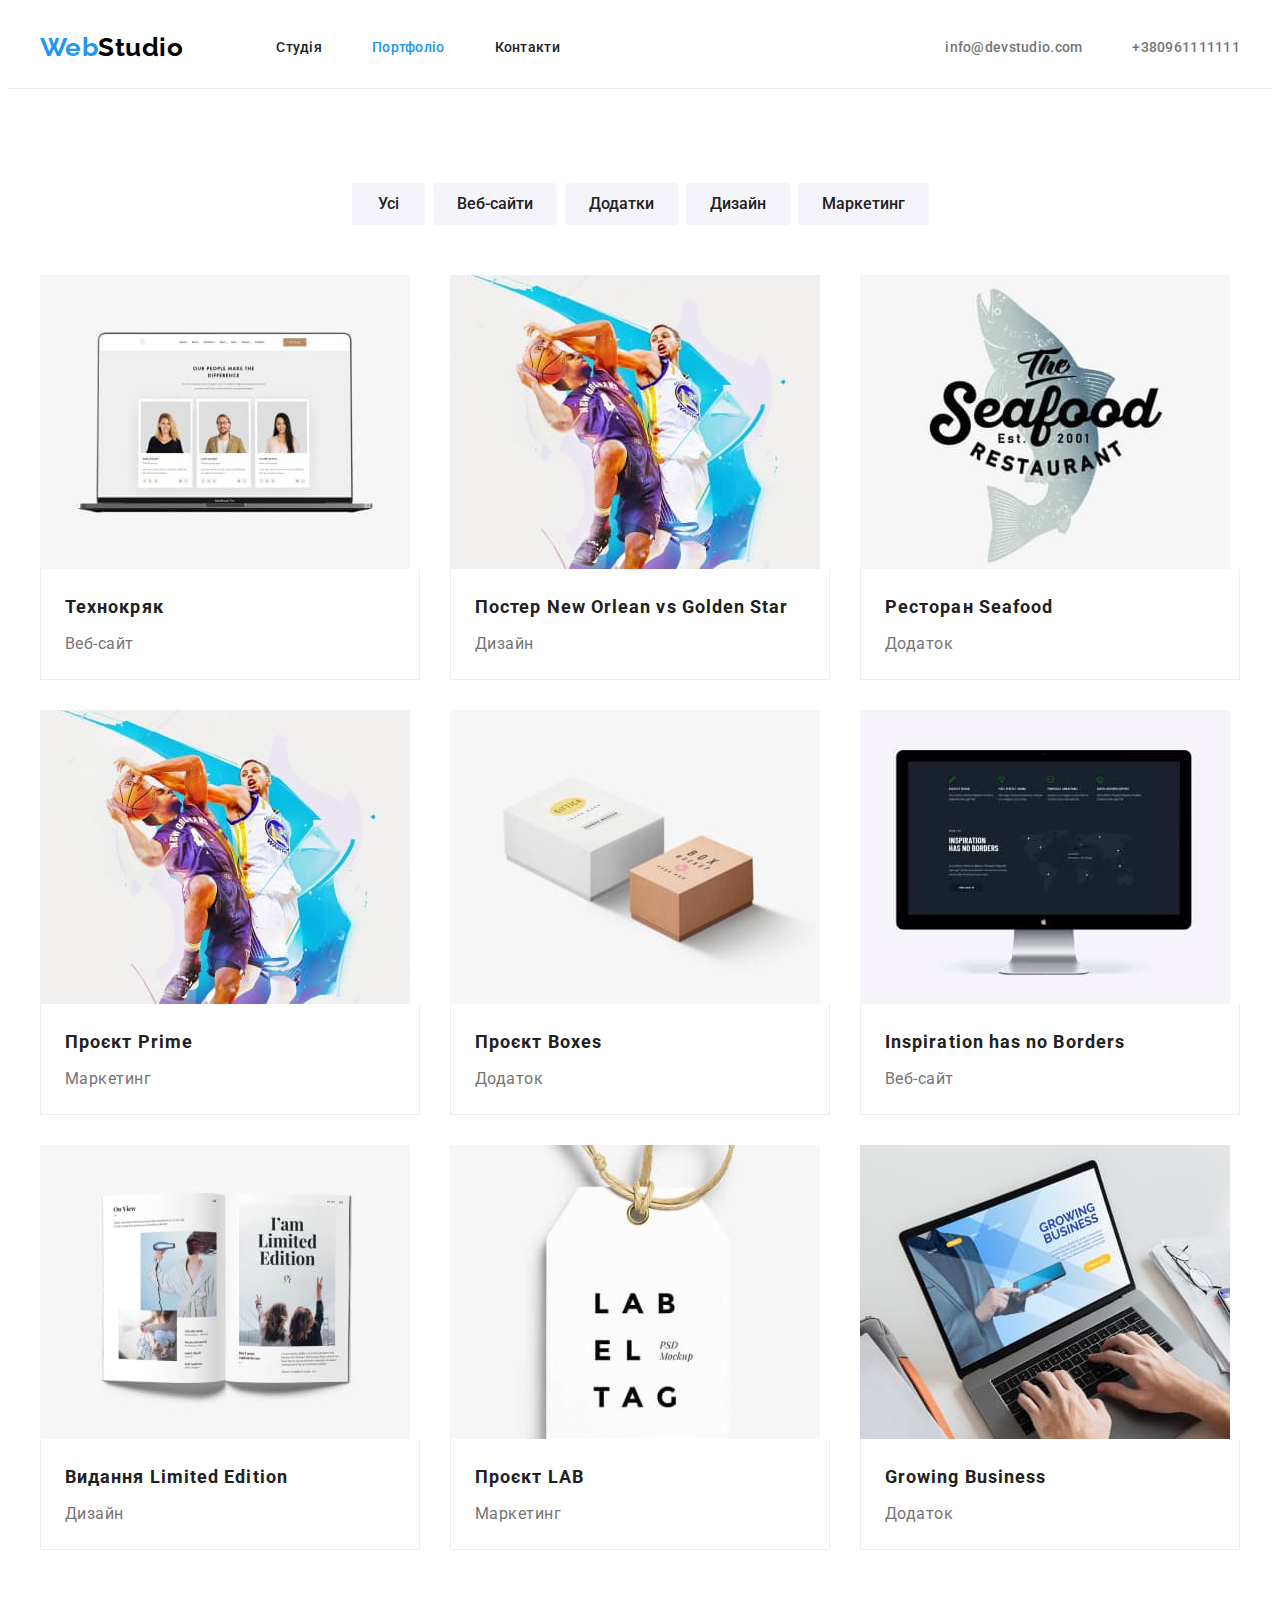
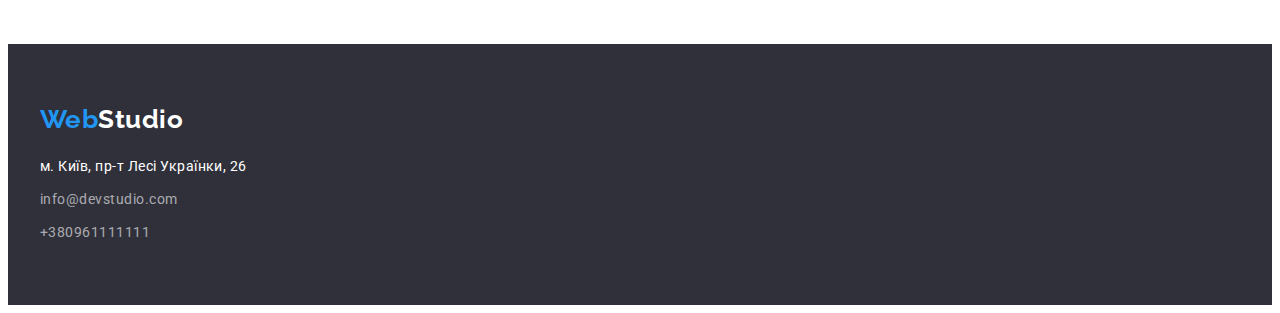
==== portfolio.html @ cf041386 "Initial commit" ====
<!DOCTYPE html>
<html lang="uk">

<head>
    <meta charset="UTF-8">
    <meta http-equiv="X-UA-Compatible" content="IE=edge">
    <meta name="viewport" content="width=device-width, initial-scale=1.0">
    <title>WebStudio</title>
    <link rel="preconnect" href="https://fonts.googleapis.com">
    <link rel="preconnect" href="https://fonts.gstatic.com" crossorigin>
    <link href="https://fonts.googleapis.com/css2?family=Raleway:wght@700&family=Roboto:wght@400;500;700;900&display=swap"
        rel="stylesheet">

        <link rel="stylesheet" href="https://cdnjs.cloudflare.com/ajax/libs/modern-normalize/1.1.0/modern-normalize.min.css"
            integrity="sha512-wpPYUAdjBVSE4KJnH1VR1HeZfpl1ub8YT/NKx4PuQ5NmX2tKuGu6U/JRp5y+Y8XG2tV+wKQpNHVUX03MfMFn9Q=="
            crossorigin="anonymous" referrerpolicy="no-referrer" />
    
            <link rel="stylesheet" href="./css/styles.css">

</head>

<body>

    <!-- Шапка сайта -->

    <header class="page-header">
        <div class="conteiner header-list">
            <nav class="main-nav">
                <a href="./index.html" class="logo">
                    Web<span class="logo-studioheader">Studio</span>
                </a>
    
                <ul class="nav">
                    <li class="item"><a class="nav-link" href="./index.html">Студія</a></li>
                    <li class="item"><a class="nav-link current" href="./portfolio.html">Портфоліо</a></li>
                    <li class="item"><a class="nav-link" href="#">Контакти</a></li>
                </ul>
            </nav>
    
            <ul class="contact">
                <li class="contact-item"> <a class="contact-list" href="mailto:info@devstudio.com">info@devstudio.com</a>
                </li>
                <li class="contact-item"> <a class="contact-list" href="tel:+380961111111">+380961111111</a> </li>
            </ul>
        </div>
    
    </header>

    <!-- Універсальний контент сторінки -->

    <main>

        <section class="section">
            <div class="conteiner"> 

            <h1 class="visually-hidden"> Portfolio </h1>

            
             
            <ul class="button-list">

                <li class="button-item"> <button type="button" class="portfolio-button"> Усі </button> </li>
                <li class="button-item"> <button type="button" class="portfolio-button"> Веб-сайти </button> </li>
                <li class="button-item"> <button type="button" class="portfolio-button"> Додатки </button> </li>
                <li class="button-item"> <button type="button" class="portfolio-button"> Дизайн </button> </li>
                <li class="button-item"> <button type="button" class="portfolio-button"> Маркетинг </button> </li>

            </ul>
                   

            <ul class="project-list">

                <li class="project-item"> 
                    <a class="project" href="#">
                    <img class="project-image" src="./images/technokryak.jpg" alt="Технокряк вебсайт" width="370">
                    <div class="project-border"> 
                    <h2 class="project-title"> Технокряк </h2>
                    <p class="project-filter"> Веб-сайт </p>
                    </div>
                    </a>
                </li>

                <li class="project-item"> 
                    <a class="project" href="#">
                    <img class="project-image" src="./images/poster.jpg" alt="Постер New Orlean vs Golden Star дизайн" width="370">
                    <div class="project-border"> 
                    <h2 class="project-title"> Постер New Orlean vs Golden Star </h2>
                    <p class="project-filter"> Дизайн </p>
                    </div>
                    </a>
                </li>

                <li class="project-item"> 
                    <a class="project" href="#">
                    <img class="project-image" src="./images/seafood.jpg" alt="Ресторан Seafood дизайн" width="370">
                    <div class="project-border"> 
                    <h2 class="project-title"> Ресторан Seafood </h2>
                    <p class="project-filter"> Додаток </p>
                    </div>
                    </a>
                </li>

                <li class="project-item"> 
                    <a class="project" href="#">
                    <img class="project-image" src="./images/poster.jpg" alt="Проєкт Prime Маркетинг" width="370">
                    <div class="project-border"> 
                    <h2 class="project-title"> Проєкт Prime </h2>
                    <p class="project-filter"> Маркетинг </p>
                    </div>
                    </a>
                </li>

                <li class="project-item"> 
                    <a class="project" href="#">
                    <img class="project-image" src="./images/boxes.jpg" alt="Проєкт Boxes додаток" width="370">
                    <div class="project-border"> 
                    <h2 class="project-title"> Проєкт Boxes </h2>
                    <p class="project-filter"> Додаток </p>
                    </div>
                    </a>
                </li>

                <li class="project-item"> 
                    <a class="project" href="#">
                    <img class="project-image" src="./images/bordes.jpg" alt="Inspiration has no Borders вебсайт" width="370">
                    <div class="project-border"> 
                    <h2 class="project-title"> Inspiration has no Borders </h2>
                    <p class="project-filter"> Веб-сайт </p>
                    </div>
                    </a>
                </li>

                <li class="project-item"> 
                    <a class="project" href="#">
                    <img class="project-image" src="./images/limited.jpg" alt="Limited Edition Видання" width="370">
                    <div class="project-border"> 
                    <h2 class="project-title"> Видання Limited Edition </h2>
                    <p class="project-filter"> Дизайн </p>
                    </div>
                    </a>
                </li>

                <li class="project-item">
                    <a class="project" href="#">
                    <img class="project-image" src="./images/lab.jpg" alt="Проєкт LAB маркетинг" width="370">
                    <div class="project-border"> 
                    <h2 class="project-title"> Проєкт LAB </h2>
                    <p class="project-filter"> Маркетинг </p>
                    </div>
                    </a>
                </li>

                <li class="project-item">
                    <a class="project" href="#">
                    <img class="project-image" src="./images/growing.jpg" alt="Growing Business додаток" width="370">
                    <div class="project-border"> 
                    <h2 class="project-title"> Growing Business </h2>
                    <p class="project-filter"> Додаток </p>
                    </div>
                    </a>
                </li>

            </ul>
            </div>
        </section>

    </main>

<!-- Підвал сайта -->

    <footer class="footer">
        <div class="conteiner">
            <a href="./index.html" class="logo logo-footer">
                <span class="logo-web">Web</span><span class="logo-studiofooter">Studio</span> </a>
            <address>
                <ul class="addres">
                    <li class="map"> <a class="address-list google-map" href="https://goo.gl/maps/CPtrU1FHBa2aNyZL9"
                            target="_blank" rel="noopener noreferrer nofollow">м. Київ, пр-т Лесі Українки, 26</a></li>
                    <li class="mailto"> <a class="address-list mail" href="mailto:info@devstudio.com">info@devstudio.com</a>
                    </li>
                    <li> <a class="address-list phone" href="tel:+380961111111">+380961111111</a></li>
                </ul>
            </address>
        </div>
    
    
    </footer>
    </body>
    
    </html>
---- css/styles.css ----
:root {

    --paragraf-color: #757575;
    --header-color: #212121;
    --text-accent-color: #2196f3;
    --bacground-color: #ffffff;
    --second-background-color: #F5F4FA;
    

}

body {
    background-color: var(--bacground-color);
    color: var(--paragraf-color);

    font-family: 'Roboto', sans-serif;
    letter-spacing: 0.03em;
}




/* Прибирання маркерів */

ul {
    list-style: none;
    margin: 0;
    padding: 0;
}

/* Стили для обнуления верхних отступов у элементов */
h1,
h2,
h3,
h4,
h5,
h6,
p {
    margin-top: 0;
}



/* Класс для обнуления базовых свойств у списков (ul) */
.list {
    list-style: none;
    padding-left: 0;
    margin: 0;
}

/* Класс для обнуления базовых свойств у ссылок */
.link {
    text-decoration: none;
    color: inherit;
}

/* Свойства для корректного отображения картинок */
img {
    display: block;
    max-width: 100%;
    height: auto;
}

/* Свойства для обнуления курсива у address */
address {
    font-style: normal;
}


/* основний колір тексту сірий #757575 */
/* другорядний колір тексту-заголовки чорний #212121 */
/* колір лого-синій header-footer #2196F3 */
/* колір лого-чорний header #000000 */
/* колір лого-біллий footer #FFFFFF */
/* фоновий колір hero-footer #2F303A */
/* фоновий колір "Наші цінності" #F5F5F5 */
/* фоновий колір "Наша команда" #F5F4FA */
/* колір телефон-пошта footer rgba(255, 255, 255, 0.6) */
 
/*Стилі header*/

.page-header {

    background-color: var(--bacground-color);
    border-bottom: 1px solid #ECECEC;
}


.conteiner {    


    margin-left: auto;
    margin-right: auto;

     width: 1200px;
     padding-left: 15px;
     padding-right: 15px;
     
     
}

.section {
    padding-top: 94px;
    padding-bottom: 94px;
}

.header-list {
    display: flex;
    align-items: center;
   
}

.logo {

    color: var(--text-accent-color);

    font-family: 'Raleway', sans-serif;
    font-weight: 700;
    font-size: 26px;
    line-height: 1.2;

    text-decoration: none;

    }

    .logo-footer {

        margin-bottom: 20px;
    }


.logo-studioheader {
     color: #000000;

    }

.logo-studiofooter {
     color: var(--bacground-color);
    
    }

    .main-nav {
        display: flex;
        align-items: center;
    }

    .nav {
        display: flex;
        margin-left: 93px;

    }

    .nav .item + .item {
        margin-left: 50px;
    }
      

    

.nav .nav-link.current {
   

    color: var(--text-accent-color);
    }



.nav-link {
    display: block;
    padding-top: 32px;
    padding-bottom: 32px;

     color: var(--header-color);

     font-weight: 500;
     font-size: 14px;
     line-height: 1.14;
     letter-spacing: 0.02em;
     text-decoration: none;

    }

.nav-link:hover, .nav-link:focus {
     color: var(--text-accent-color);

     font-weight: 500;
     font-size: 14px;
     line-height: 1.14;
     letter-spacing: 0.02em;
    }

    .contact {
        display: flex;
        margin-left: auto;

    }

    .contact .contact-item + .contact-item {
        margin-left: 50px;

    }

  .contact-list  {

        display: block;
        padding-top: 32px;
        padding-bottom: 32px;

      color: var(--paragraf-color);

      font-weight: 500;
      font-size: 14px;
      line-height: 1.14;
      letter-spacing: 0.02em;

    text-decoration: none;
  }

  .contact-list:hover, .contact-list:focus {
      color: var(--text-accent-color);

      font-weight: 500;
      font-size: 14px;
      line-height: 1.14;
      letter-spacing: 0.02em;
  }

 /*Стилі головної сторінки main*/

 .hero {

    padding-top: 200px;
    padding-bottom: 200px;


    text-align: center;

     background-color: #2F303A;


 }

 .hero-title { 
    
    margin-top: 0;
    margin-bottom: 40px;    

     color: var(--bacground-color);     

     font-weight: 900;
     font-size: 44px;
     line-height: 1.36;
     text-align: center;
     letter-spacing: 0.06em;
     text-transform: uppercase;
 }

 .hero-button {

    background-color: var(--text-accent-color);
    color: var(--bacground-color);
    border-color: transparent;

    font-family: inherit;
    font-weight: 700;
    font-size: 16px;
    line-height: 1.88;
    text-align: center;
    letter-spacing: 0.06em;

    cursor: pointer;

    box-shadow: 0px 4px 4px rgba(0, 0, 0, 0.15);
    border-radius: 4px;
    padding: 10px 32px;
    min-width: 216px;

 }

.hero-button:hover, .hero-button:focus {

    background-color: #188CE8;


}

/*Скрили заголовок Наші цінності*/

.visually-hidden {
    position: absolute;
    white-space: nowrap;
    width: 1px;
    height: 1px;
    overflow: hidden;
    border: 0;
    padding: 0;
    clip: rect(0 0 0 0);
    clip-path: inset(50%);
    margin: -1px;
}



 .section-title {
     color: var(--header-color); 

    font-weight: 700;
    font-size: 36px;
    line-height: 1.16;
    text-align: center;

    margin-bottom: 50px;
    }
 
 .title-name {
     color: var(--header-color);

    font-weight: 700;
    font-size: 14px;
    line-height: 1.14;
    text-transform: uppercase;

    margin-top: 0px;
    margin-bottom: 10px;

    } 

    .section {

        padding-top: 94px;
        padding-bottom: 94px;
    }

    .section-top {

        padding-top: 0;
    }

    .section-list {
             display: flex;
             flex-wrap: wrap;
    }

    .section-item {

        flex-basis: calc((100% - 90px) / 4);
    
    }

    .section-list .section-image+.section-image {
        margin-left: 30px;
    }
   
    .section-list .section-item+.section-item {
            margin-left: 30px;
    
        }

    .values {
        font-size: 14px;
        line-height: 1.71;

        margin-top: 0;
        margin-bottom: 0;
    }

    .team {
        background-color: var(--second-background-color);
    
    }

    .team-item {
    
            background-color: var(--bacground-color);
                /* material shadow v1 */
            
                box-shadow: 0px 1px 3px rgba(0, 0, 0, 0.12), 0px 1px 1px rgba(0, 0, 0, 0.14), 0px 2px 1px rgba(0, 0, 0, 0.2);
                border-radius: 0px 0px 4px 4px;
    
    }

    .team-signature {

        padding-top: 30px;
        padding-bottom: 30px;
    }

  

    .team-member {
        
        color: var(--header-color);
        font-weight: 500;
        font-size: 16px;
        line-height: 1.19;
        text-align: center;

        margin-bottom: 10px;
    }

    
    .team-profession {

        margin-bottom: 0;

        font-weight: 400;
        font-size: 16px;
        line-height: 1.19;
        text-align: center;

        
    }

    /*Стилі сторінки Портфоліо*/



    .button-list {

        display: flex;
        justify-content: center;

        margin-bottom: 50px;

    }


   
    .button-list .button-item + .button-item {

        margin-left: 8px;
    }



    .portfolio-button {

        background-color: var(--second-background-color);
        color: var(--header-color);
        font-family: inherit;
        font-weight: 500;
        font-size: 16px;
        line-height: 1.63;
        border-color: transparent;

        cursor: pointer;

        border-radius: 4px;
        padding: 6px 22px;
        min-width: 73px;

    }

    .portfolio-button:hover, .portfolio-button:focus {

        background-color: var(--text-accent-color);
        color: var(--bacground-color);
        
    }

    

    .project-list {

        padding: 0;
        list-style: none;
        display: flex;
        flex-wrap: wrap;
        margin-top: -30px;
        margin-left: -30px;
    }

    .project-item {        
        

        flex-basis: calc( 100% / 3 - 30px);

        margin-left: 30px;
        margin-top: 30px;
    }

    .project {

    text-decoration: none;
    } 

    .projec-image {

        margin-bottom: 20px;
        background-color: #EEEEEE;
    }

    .project-border {

        padding: 20px 24px;

        border-right: 1px solid #EEEEEE;
        border-bottom: 1px solid #EEEEEE;
        border-left: 1px solid #EEEEEE;
    }
 
    .project-title {
    
        margin-bottom: 4px;

        color: var(--header-color);

        font-weight: 700;
        font-size: 18px;
        line-height: 2;
        letter-spacing: 0.06em;

        
    }

    .project-filter { 
        
        margin-bottom: 0;

        color: var(--paragraf-color);

        font-size: 16px;
        line-height: 1.88;
        

    }



   /*Стилі footer*/ 
 
    .footer {
     background-color: #2F303A;
     padding-top: 60px;
     padding-bottom: 60px;
    }


    .address-list {

        font-size: 14px;
        line-height: 1.71;

        text-decoration: none;
        list-style-type: none;
        font-style: normal;

    }

    .address-list:hover, .address-list:focus {
        color: var(--text-accent-color);

        font-size: 14px;
        line-height: 1.71;
        font-style: normal;
    }

    .addres {

        margin-top: 20px;
    }

    .map {

        margin-bottom: 9px;
    }

    .mailto {
        margin-bottom: 9px;
    }

        .google-map {

            color: var(--bacground-color);

    
    }

    .mail {

    color: rgba(255, 255, 255, 0.6);

    margin-bottom: 9px;
    }

    .phone {

     color: rgba(255, 255, 255, 0.6);


    }
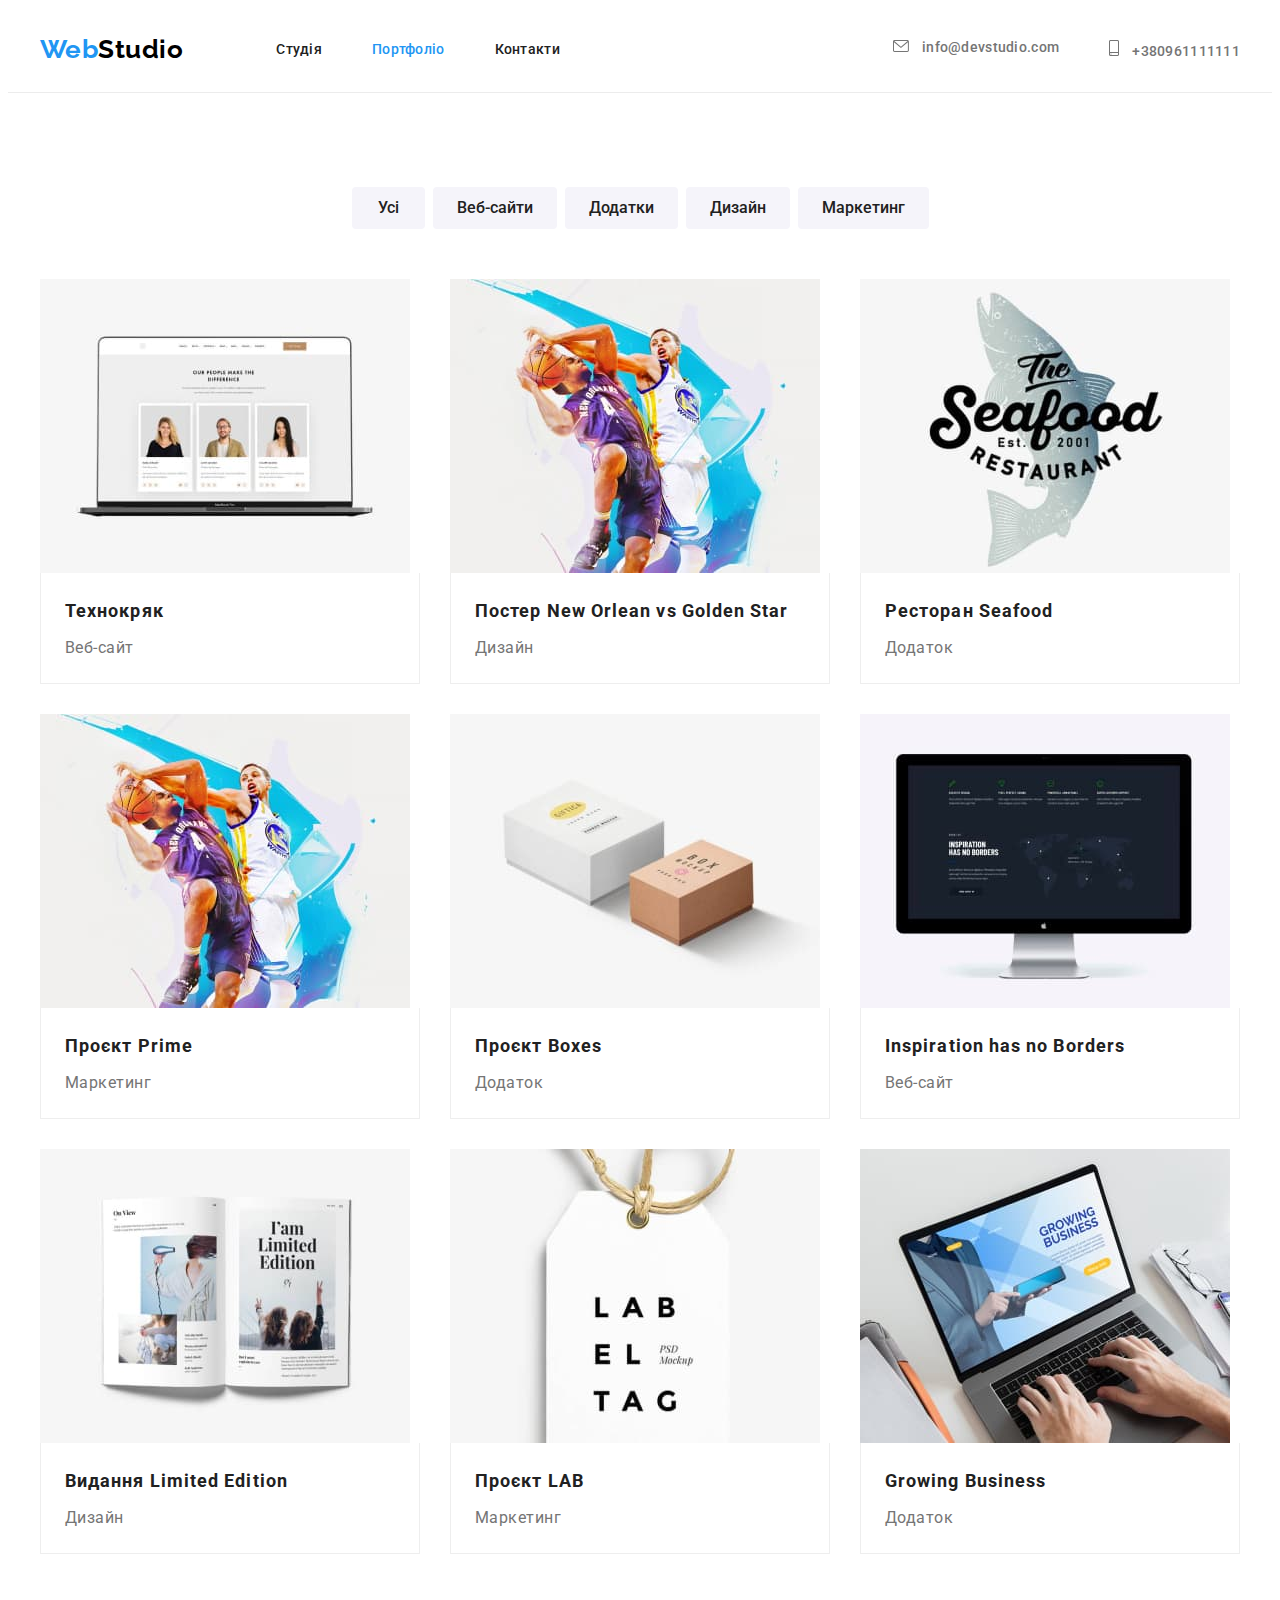
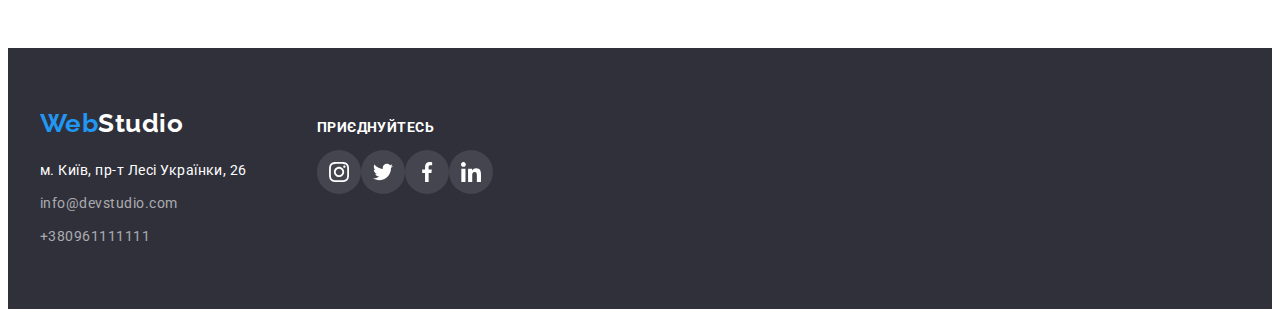
==== commit dc8db02b: "HW-04" ====
--- a/portfolio.html
+++ b/portfolio.html
@@ -21,7 +21,7 @@
 
 <body>
 
-    <!-- Шапка сайта -->
+    <!-- Header -->
 
     <header class="page-header">
         <div class="conteiner header-list">
@@ -38,9 +38,22 @@
             </nav>
     
             <ul class="contact">
-                <li class="contact-item"> <a class="contact-list" href="mailto:info@devstudio.com">info@devstudio.com</a>
-                </li>
-                <li class="contact-item"> <a class="contact-list" href="tel:+380961111111">+380961111111</a> </li>
+                <li class="contact-item">
+                    <a class="contact-list" href="mailto:info@devstudio.com">
+                        <svg class="icon-contact" width="16" height="12">
+                            <use href="./images/icons.svg#envelope"></use>
+                        </svg>
+                        info@devstudio.com
+                    </a>
+                </li>
+                <li class="contact-item">
+                    <a class="contact-list" href="tel:+380961111111">
+                        <svg class="icon-contact" width="10" height="16">
+                            <use href="./images/icons.svg#smartphone"></use>
+                        </svg>
+                        +380961111111
+                    </a>
+                </li>
             </ul>
         </div>
     
@@ -169,18 +182,62 @@
 <!-- Підвал сайта -->
 
     <footer class="footer">
-        <div class="conteiner">
-            <a href="./index.html" class="logo logo-footer">
-                <span class="logo-web">Web</span><span class="logo-studiofooter">Studio</span> </a>
-            <address>
-                <ul class="addres">
-                    <li class="map"> <a class="address-list google-map" href="https://goo.gl/maps/CPtrU1FHBa2aNyZL9"
-                            target="_blank" rel="noopener noreferrer nofollow">м. Київ, пр-т Лесі Українки, 26</a></li>
-                    <li class="mailto"> <a class="address-list mail" href="mailto:info@devstudio.com">info@devstudio.com</a>
-                    </li>
-                    <li> <a class="address-list phone" href="tel:+380961111111">+380961111111</a></li>
+    
+        <div class="conteiner footer-container">
+    
+            <!--адреса в підвалі-->
+    
+            <div>
+                <a href="./index.html" class="logo logo-footer">
+                    <span class="logo-web">Web</span><span class="logo-studiofooter">Studio</span> </a>
+                <address class="addres">
+                    <ul>
+                        <li class="map"> <a class="address-list google-map" href="https://goo.gl/maps/CPtrU1FHBa2aNyZL9"
+                                target="_blank" rel="noopener noreferrer nofollow">м. Київ, пр-т Лесі Українки, 26</a></li>
+                        <li class="mailto"> <a class="address-list mail"
+                                href="mailto:info@devstudio.com">info@devstudio.com</a>
+                        </li>
+                        <li> <a class="address-list phone" href="tel:+380961111111">+380961111111</a></li>
+                    </ul>
+                </address>
+            </div>
+    
+            <!--соцмережі в підвалі-->
+    
+            <div class="footer-socialbox">
+                <p class="item-footer"> Приєднуйтесь </p>
+                <ul class="social-footer list">
+                    <li class="icon-social">
+                        <a class="icon-footer-link" href>
+                            <svg class="icon-footer" width="20" height="20">
+                                <use href="./images/icons.svg#instagram"> </use>
+                            </svg>
+                        </a>
+                    </li>
+                    <li class="icon-social">
+                        <a class="icon-footer-link" href>
+                            <svg class="icon-footer" width="20" height="20">
+                                <use href="./images/icons.svg#twitter"> </use>
+                            </svg>
+                        </a>
+                    </li>
+                    <li class="icon-social">
+                        <a class="icon-footer-link" href>
+                            <svg class="icon-footer" width="20" height="20">
+                                <use href="./images/icons.svg#facebook"> </use>
+                            </svg>
+                        </a>
+                    </li>
+                    <li class="icon-social">
+                        <a class="icon-footer-link" href>
+                            <svg class="icon-footer" width="20" height="20">
+                                <use href="./images/icons.svg#linkedin"> </use>
+                            </svg>
+                        </a>
+                    </li>
                 </ul>
-            </address>
+            </div>
+    
         </div>
     
     
--- a/css/styles.css
+++ b/css/styles.css
@@ -225,20 +225,39 @@
       letter-spacing: 0.02em;
   }
 
+  .icon-contact {
+      margin-right: 10px;
+      fill: var(--paragraf-color);
+  }
+
+  .icon-contact:hover {
+
+      fill: var(--text-accent-color);
+  }
+
  /*Стилі головної сторінки main*/
 
  .hero {
+    background-color: #2F303A;
 
     padding-top: 200px;
     padding-bottom: 200px;
-
-
+    max-width: 1600px;
+    height: 600px;
+    margin-left: auto;
+    margin-right: auto;
+    
     text-align: center;
 
-     background-color: #2F303A;
+    background:  linear-gradient(to right, rgba(47, 48, 58, 0.4), rgba(47, 48, 58, 0.4)), url(../images/herophoto.jpg);
+    background-size: cover;
+    background-repeat: no-repeat;
+    background-position: center;
 
 
  }
+
+  
 
  .hero-title { 
     
@@ -356,6 +375,18 @@
     
         }
 
+    .block {
+                    width: 270px;
+                    height: 120px;
+                    display: flex;
+                    justify-content: center;
+                    align-items: center;
+                    margin-bottom: 30px;
+                    background-color: #F5F4FA;
+                    border-radius: 4px;
+
+                    }
+
     .values {
         font-size: 14px;
         line-height: 1.71;
@@ -410,6 +441,77 @@
 
         
     }
+
+        .social-list {
+            display: flex;
+            justify-content: center;
+            align-items: center;
+        }
+    
+        .icon-social {
+            width: 44px;
+            height: 44px;
+        }
+    
+        .icon-link {
+            display: flex;
+            align-items: center;
+            justify-content: center;
+            width: 44px;
+            height: 44px;
+            border-radius: 50%;
+            background-color: var(--background-color);
+            fill: #AFB1B8;
+            margin-right: 10px;
+    
+        }
+    
+        .icon-link:hover {
+            background-color: var(--text-accent-color);
+            fill: #ffffff;
+    
+        }
+
+                /*Секція №5*/
+
+                .client {
+                    padding: 94px 0px;
+                    text-align: center;
+                    justify-content: center;
+                    align-items: center;
+                }
+        
+                .name-client {
+                    display: flex;
+                    text-align: center;
+                    justify-content: center;
+                    align-items: center;
+                }
+        
+        
+                .logo-client {
+                    margin-right: 30px;
+                }
+        
+                .icon-logo-client {
+                    display: inline-flex;
+                    align-items: center;
+                    justify-content: center;
+                    width: 170px;
+                    height: 92px;
+                    fill: #AFB1B8;
+                    border: 1px solid #AFB1B8;
+                    border-radius: 4px;
+                    transition: border 250ms cubic-bezier(0.4, 0, 0.2, 1);
+                }
+        
+                .icon-logo-client:hover {
+        
+                    fill: var(--text-accent-color);
+                    border: 1px solid var(--text-accent-color);
+        
+                }
+
 
     /*Стилі сторінки Портфоліо*/
 
@@ -535,6 +637,13 @@
      padding-bottom: 60px;
     }
 
+        .footer-container {
+            display: flex;
+            align-items: baseline;
+        }
+
+        /* адреса футера перший дів*/
+
 
     .address-list {
 
@@ -590,6 +699,45 @@
 
     }
 
+        /* соцмережі футера другий дів*/
+
+        .footer-socialbox {
+            margin-left: 70px;
+        }
+    
+        .item-footer {
+            font-size: 14px;
+            font-weight: 700;
+            line-height: 1.14;
+            letter-spacing: 0.03em;
+            text-transform: uppercase;
+            color: var(--bacground-color);
+        }
+    
+        .social-footer {
+            display: flex;
+            align-items: baseline;
+        }
+    
+        .icon-social {
+            width: 44px;
+            height: 44px;
+        }
+    
+        .icon-footer-link {
+            display: flex;
+            align-items: center;
+            justify-content: center;
+            width: 100%;
+            height: 100%;
+            fill: var(--bacground-color);
+            border-radius: 50%;
+            background: rgba(255, 255, 255, 0.1);
+        }
+    
+        .icon-footer-link:hover {
+            background-color: var(--text-accent-color);
+        }
 
 
 
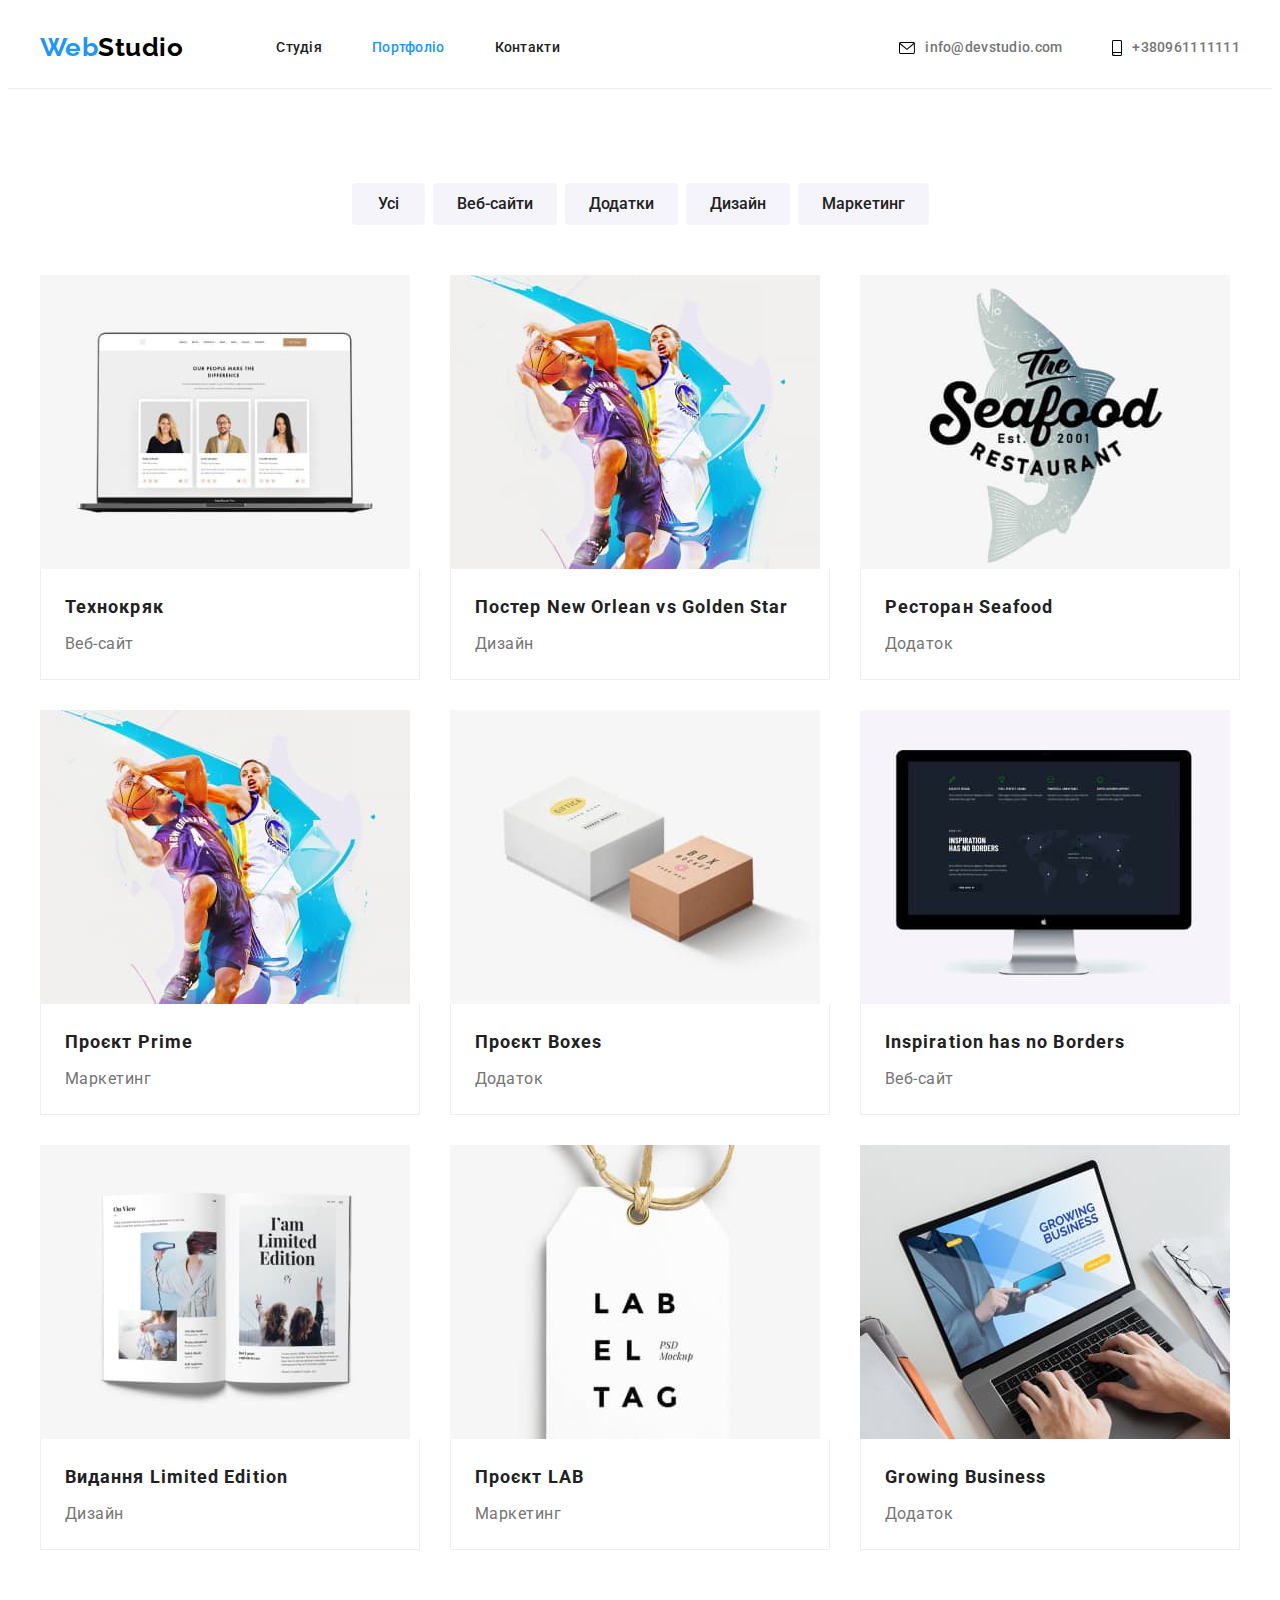
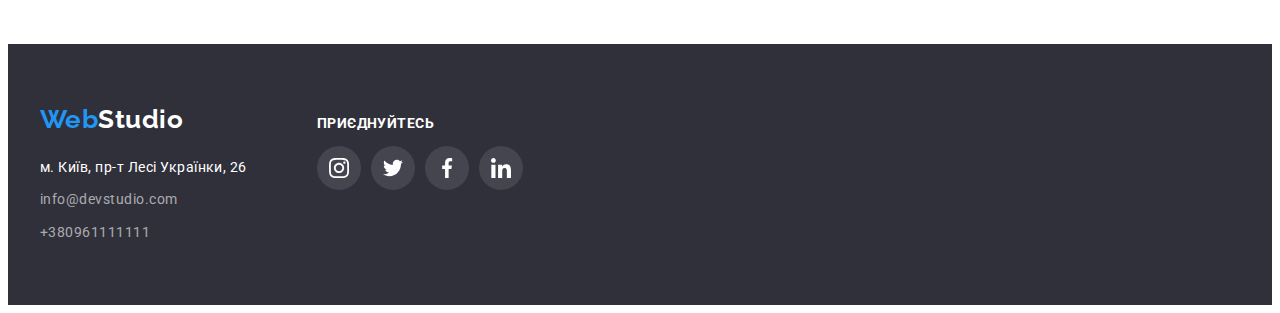
==== commit 4eaf3bbe: "HW-04 виправлення" ====
--- a/portfolio.html
+++ b/portfolio.html
@@ -84,7 +84,7 @@
             <ul class="project-list">
 
                 <li class="project-item"> 
-                    <a class="project" href="#">
+                    <a class="project-link" href="#">
                     <img class="project-image" src="./images/technokryak.jpg" alt="Технокряк вебсайт" width="370">
                     <div class="project-border"> 
                     <h2 class="project-title"> Технокряк </h2>
@@ -94,7 +94,7 @@
                 </li>
 
                 <li class="project-item"> 
-                    <a class="project" href="#">
+                    <a class="project-link" href="#">
                     <img class="project-image" src="./images/poster.jpg" alt="Постер New Orlean vs Golden Star дизайн" width="370">
                     <div class="project-border"> 
                     <h2 class="project-title"> Постер New Orlean vs Golden Star </h2>
@@ -104,7 +104,7 @@
                 </li>
 
                 <li class="project-item"> 
-                    <a class="project" href="#">
+                    <a class="project-link" href="#">
                     <img class="project-image" src="./images/seafood.jpg" alt="Ресторан Seafood дизайн" width="370">
                     <div class="project-border"> 
                     <h2 class="project-title"> Ресторан Seafood </h2>
@@ -114,7 +114,7 @@
                 </li>
 
                 <li class="project-item"> 
-                    <a class="project" href="#">
+                    <a class="project-link" href="#">
                     <img class="project-image" src="./images/poster.jpg" alt="Проєкт Prime Маркетинг" width="370">
                     <div class="project-border"> 
                     <h2 class="project-title"> Проєкт Prime </h2>
@@ -124,7 +124,7 @@
                 </li>
 
                 <li class="project-item"> 
-                    <a class="project" href="#">
+                    <a class="project-link" href="#">
                     <img class="project-image" src="./images/boxes.jpg" alt="Проєкт Boxes додаток" width="370">
                     <div class="project-border"> 
                     <h2 class="project-title"> Проєкт Boxes </h2>
@@ -134,7 +134,7 @@
                 </li>
 
                 <li class="project-item"> 
-                    <a class="project" href="#">
+                    <a class="project-link" href="#">
                     <img class="project-image" src="./images/bordes.jpg" alt="Inspiration has no Borders вебсайт" width="370">
                     <div class="project-border"> 
                     <h2 class="project-title"> Inspiration has no Borders </h2>
@@ -144,7 +144,7 @@
                 </li>
 
                 <li class="project-item"> 
-                    <a class="project" href="#">
+                    <a class="project-link" href="#">
                     <img class="project-image" src="./images/limited.jpg" alt="Limited Edition Видання" width="370">
                     <div class="project-border"> 
                     <h2 class="project-title"> Видання Limited Edition </h2>
@@ -154,7 +154,7 @@
                 </li>
 
                 <li class="project-item">
-                    <a class="project" href="#">
+                    <a class="project-link" href="#">
                     <img class="project-image" src="./images/lab.jpg" alt="Проєкт LAB маркетинг" width="370">
                     <div class="project-border"> 
                     <h2 class="project-title"> Проєкт LAB </h2>
@@ -164,7 +164,7 @@
                 </li>
 
                 <li class="project-item">
-                    <a class="project" href="#">
+                    <a class="project-link" href="#">
                     <img class="project-image" src="./images/growing.jpg" alt="Growing Business додаток" width="370">
                     <div class="project-border"> 
                     <h2 class="project-title"> Growing Business </h2>
--- a/css/styles.css
+++ b/css/styles.css
@@ -202,7 +202,8 @@
 
   .contact-list  {
 
-        display: block;
+        display: flex;
+        align-items: center;
         padding-top: 32px;
         padding-bottom: 32px;
 
@@ -218,6 +219,7 @@
 
   .contact-list:hover, .contact-list:focus {
       color: var(--text-accent-color);
+      fill: var(--text-accent-color);
 
       font-weight: 500;
       font-size: 14px;
@@ -227,23 +229,18 @@
 
   .icon-contact {
       margin-right: 10px;
-      fill: var(--paragraf-color);
+
   }
 
-  .icon-contact:hover {
-
-      fill: var(--text-accent-color);
-  }
-
+ 
  /*Стилі головної сторінки main*/
 
  .hero {
-    background-color: #2F303A;
 
     padding-top: 200px;
     padding-bottom: 200px;
     max-width: 1600px;
-    height: 600px;
+    
     margin-left: auto;
     margin-right: auto;
     
@@ -432,7 +429,7 @@
     
     .team-profession {
 
-        margin-bottom: 0;
+        margin-bottom: 16px;
 
         font-weight: 400;
         font-size: 16px;
@@ -446,6 +443,7 @@
             display: flex;
             justify-content: center;
             align-items: center;
+            gap: 10px;
         }
     
         .icon-social {
@@ -462,11 +460,10 @@
             border-radius: 50%;
             background-color: var(--background-color);
             fill: #AFB1B8;
-            margin-right: 10px;
-    
-        }
-    
-        .icon-link:hover {
+    
+        }
+    
+        .icon-link:hover, .icon-link:focus {
             background-color: var(--text-accent-color);
             fill: #ffffff;
     
@@ -505,7 +502,7 @@
                     transition: border 250ms cubic-bezier(0.4, 0, 0.2, 1);
                 }
         
-                .icon-logo-client:hover {
+                .icon-logo-client:hover, .icon-logo-client:focus {
         
                     fill: var(--text-accent-color);
                     border: 1px solid var(--text-accent-color);
@@ -532,6 +529,8 @@
 
         margin-left: 8px;
     }
+
+    
 
 
 
@@ -557,7 +556,7 @@
 
         background-color: var(--text-accent-color);
         color: var(--bacground-color);
-        
+        box-shadow: 0px 3px 1px rgba(0, 0, 0, 0.1), 0px 1px 2px rgba(0, 0, 0, 0.08), 0px 2px 2px rgba(0, 0, 0, 0.12);
     }
 
     
@@ -581,10 +580,17 @@
         margin-top: 30px;
     }
 
-    .project {
+    .project-item:hover {
+     
+    box-shadow: 0px 1px 1px rgba(0, 0, 0, 0.12), 0px 4px 4px rgba(0, 0, 0, 0.06), 1px 4px 6px rgba(0, 0, 0, 0.16);
+    }
+
+    .project-link {
 
     text-decoration: none;
     } 
+
+    
 
     .projec-image {
 
@@ -717,6 +723,7 @@
         .social-footer {
             display: flex;
             align-items: baseline;
+            gap: 10px;
         }
     
         .icon-social {
@@ -735,7 +742,7 @@
             background: rgba(255, 255, 255, 0.1);
         }
     
-        .icon-footer-link:hover {
+        .icon-footer-link:hover, .icon-footer-link:focus {
             background-color: var(--text-accent-color);
         }
 
